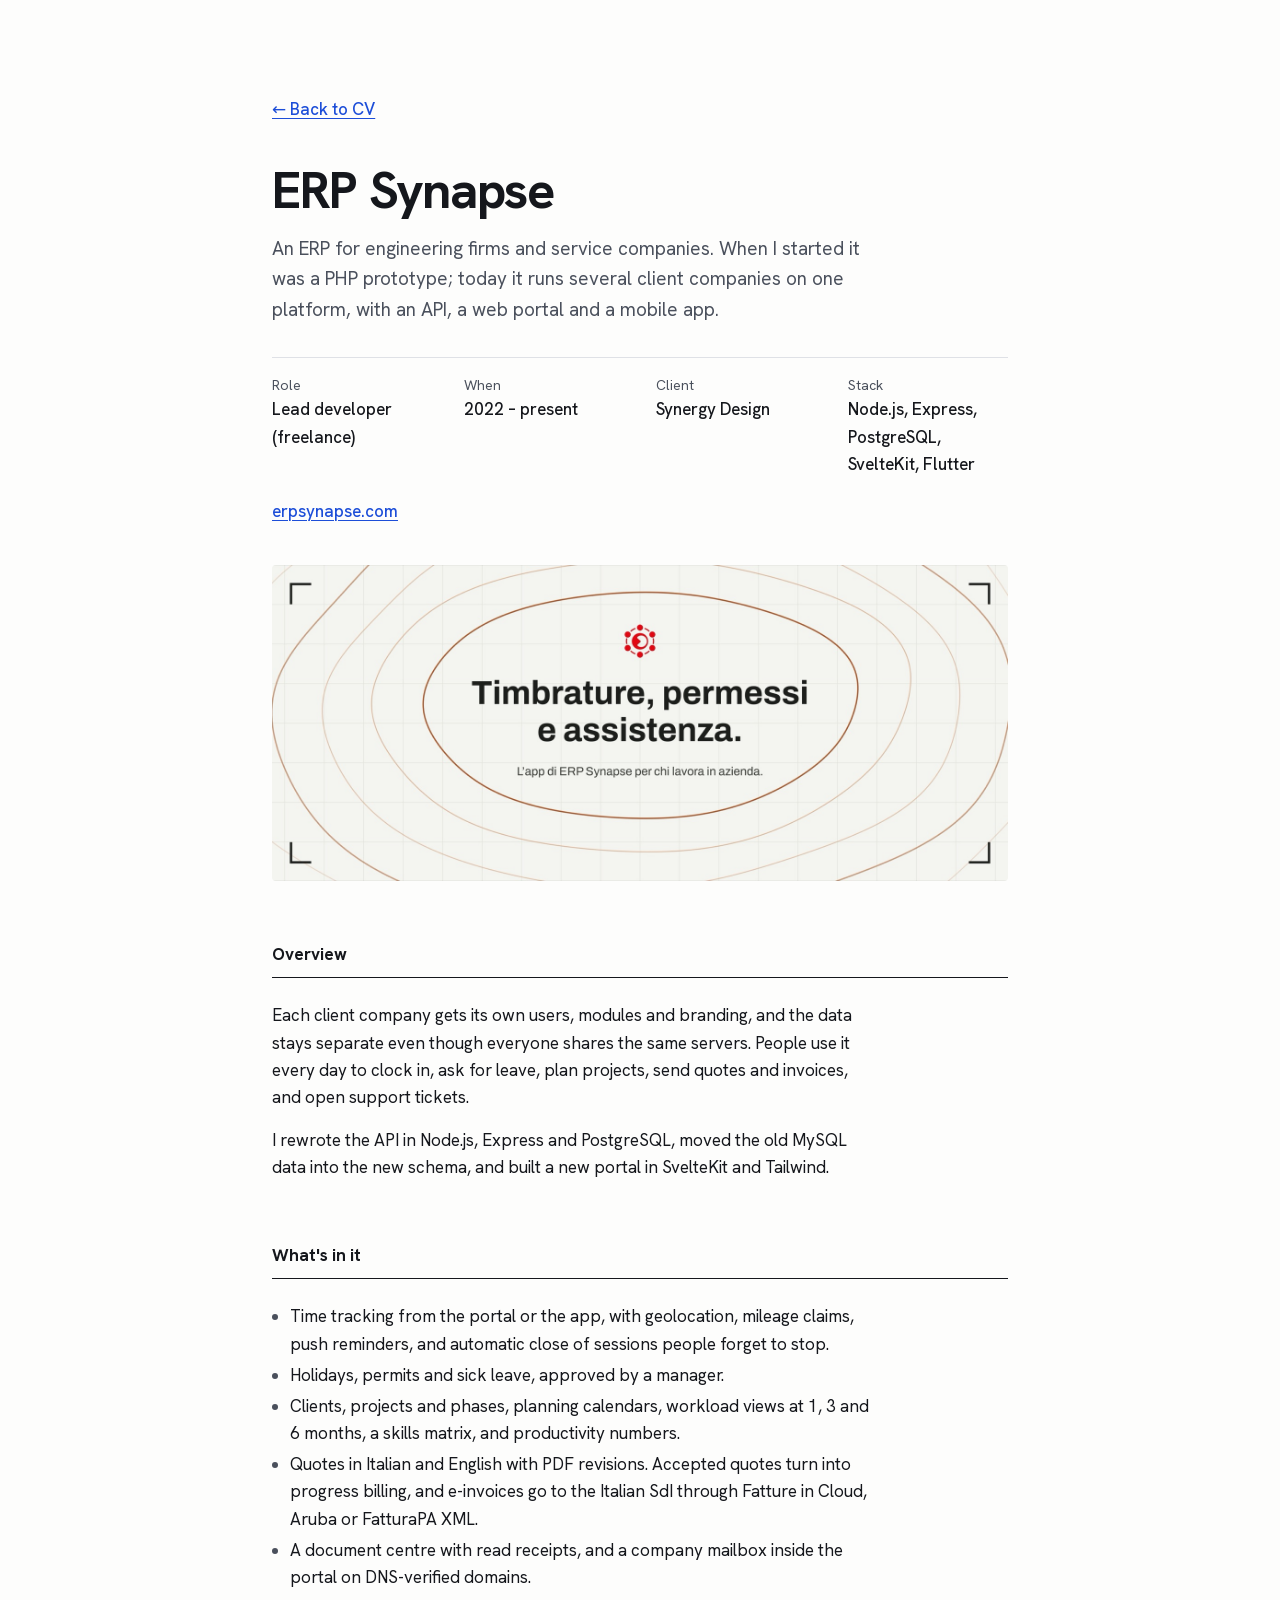
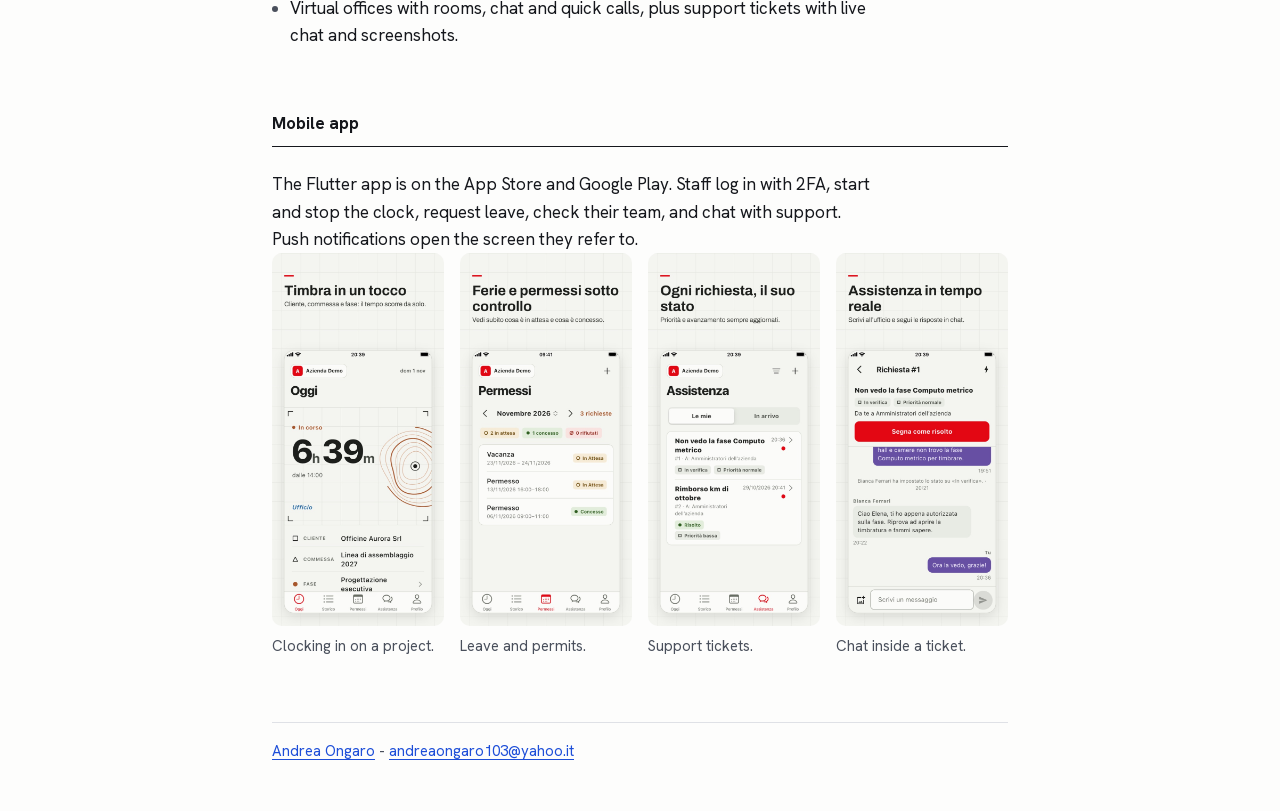
==== project-pages/erpsynapse.html @ afc2fa76 "." ====
<!DOCTYPE html>
<html lang="en">
<head>
  <meta charset="utf-8">
  <meta name="viewport" content="width=device-width, initial-scale=1">
  <title>ERP Synapse - Andrea Ongaro</title>
  <meta name="description" content="ERP Synapse is a multi-tenant ERP for service companies, with a Node.js and PostgreSQL API, a SvelteKit portal and a Flutter app.">
  <link rel="icon" href="../assets/icons/favicon.svg" type="image/svg+xml">

  <link rel="preload" href="../assets/fonts/hanken-grotesk-latin.woff2" as="font" type="font/woff2" crossorigin>
  <link rel="stylesheet" href="../css/styles.css">

  <script defer src="../js/script.js"></script>
</head>
<body>
  <a class="skip-link" href="#main">Skip to content</a>

  <div class="page">
    <a class="back-link no-print" href="../index.html#projects">← Back to CV</a>

    <main id="main">
      <header>
        <h1 class="cv-name">ERP Synapse</h1>
        <p class="project-lede">An ERP for engineering firms and service companies. When I started it was a PHP prototype; today it runs several client companies on one platform, with an API, a web portal and a mobile app.</p>

        <dl class="project-facts">
          <div><dt>Role</dt><dd>Lead developer (freelance)</dd></div>
          <div><dt>When</dt><dd>2022 – present</dd></div>
          <div><dt>Client</dt><dd>Synergy Design</dd></div>
          <div><dt>Stack</dt><dd>Node.js, Express, PostgreSQL, SvelteKit, Flutter</dd></div>
        </dl>
        <ul class="project-links">
          <li><a href="https://erpsynapse.com">erpsynapse.com</a></li>
        </ul>
      </header>

      <figure class="hero-figure">
        <img src="../assets/images/projects/erpsynapse/hero.jpg" alt="ERP Synapse store banner: time tracking, leave and support in one app" width="1600" height="686">
      </figure>

      <section class="cv-section" aria-labelledby="overview">
        <h2 id="overview">Overview</h2>
        <div class="prose">
          <p>Each client company gets its own users, modules and branding, and the data stays separate even though everyone shares the same servers. People use it every day to clock in, ask for leave, plan projects, send quotes and invoices, and open support tickets.</p>
          <p>I rewrote the API in Node.js, Express and PostgreSQL, moved the old MySQL data into the new schema, and built a new portal in SvelteKit and Tailwind.</p>
        </div>
      </section>



      <section class="cv-section" aria-labelledby="modules">
        <h2 id="modules">What's in it</h2>
        <ul class="entry-points prose">
          <li>Time tracking from the portal or the app, with geolocation, mileage claims, push reminders, and automatic close of sessions people forget to stop.</li>
          <li>Holidays, permits and sick leave, approved by a manager.</li>
          <li>Clients, projects and phases, planning calendars, workload views at 1, 3 and 6 months, a skills matrix, and productivity numbers.</li>
          <li>Quotes in Italian and English with PDF revisions. Accepted quotes turn into progress billing, and e-invoices go to the Italian SdI through Fatture in Cloud, Aruba or FatturaPA XML.</li>
          <li>A document centre with read receipts, and a company mailbox inside the portal on DNS-verified domains.</li>
          <li>Virtual offices with rooms, chat and quick calls, plus support tickets with live chat and screenshots.</li>
        </ul>
      </section>

      <section class="cv-section" aria-labelledby="app">
        <h2 id="app">Mobile app</h2>
        <div class="prose">
          <p>The Flutter app is on the App Store and Google Play. Staff log in with 2FA, start and stop the clock, request leave, check their team, and chat with support. Push notifications open the screen they refer to.</p>
        </div>
        <div class="gallery phones">
          <figure>
            <img src="../assets/images/projects/erpsynapse/app-01-running.jpg" alt="App home screen with a running timer for a client project" width="645" height="1400" loading="lazy">
            <figcaption>Clocking in on a project.</figcaption>
          </figure>
          <figure>
            <img src="../assets/images/projects/erpsynapse/app-03-leave.jpg" alt="Leave screen listing holidays and permits" width="645" height="1400" loading="lazy">
            <figcaption>Leave and permits.</figcaption>
          </figure>
          <figure>
            <img src="../assets/images/projects/erpsynapse/app-06-tickets.jpg" alt="List of support tickets" width="645" height="1400" loading="lazy">
            <figcaption>Support tickets.</figcaption>
          </figure>
          <figure>
            <img src="../assets/images/projects/erpsynapse/app-05-ticket-chat.jpg" alt="Chat inside a support ticket" width="645" height="1400" loading="lazy">
            <figcaption>Chat inside a ticket.</figcaption>
          </figure>
        </div>
      </section>
    </main>

    <footer class="cv-footer">
      <p><a href="../index.html">Andrea Ongaro</a> - <a href="#" data-mail="dGkub29oYXlAMzAxb3JhZ25vYWVyZG5h">Email</a></p>
    </footer>
  </div>
</body>
</html>
---- css/styles.css ----
/* Fonts: Hanken Grotesk (variable, SIL OFL), served from assets/fonts ---- */

@font-face {
  font-family: "Hanken Grotesk";
  font-style: normal;
  font-weight: 100 900;
  font-display: swap;
  src: url("../assets/fonts/hanken-grotesk-latin-ext.woff2") format("woff2");
  unicode-range: U+0100-02BA, U+02BD-02C5, U+02C7-02CC, U+02CE-02D7, U+02DD-02FF, U+0304, U+0308, U+0329, U+1D00-1DBF, U+1E00-1E9F, U+1EF2-1EFF, U+2020, U+20A0-20AB, U+20AD-20C4, U+2113, U+2C60-2C7F, U+A720-A7FF;
}

@font-face {
  font-family: "Hanken Grotesk";
  font-style: normal;
  font-weight: 100 900;
  font-display: swap;
  src: url("../assets/fonts/hanken-grotesk-latin.woff2") format("woff2");
  unicode-range: U+0000-00FF, U+0131, U+0152-0153, U+02BB-02BC, U+02C6, U+02DA, U+02DC, U+0304, U+0308, U+0329, U+2000-206F, U+20AC, U+2122, U+2191, U+2193, U+2212, U+2215, U+FEFF, U+FFFD;
}

:root {
  --bg: #fdfdfc;
  --ink: #15171c;
  --ink-2: #4a505c;
  --rule: #dfe1e6;
  --accent: #1d4ed8;
  --accent-strong: #173ea8;
  --accent-wash: #e6ecfb;

  --font: "Hanken Grotesk", system-ui, -apple-system, "Segoe UI", sans-serif;
  --date-col: 10rem;
  --measure: 46rem;
}

/* Base ------------------------------------------------------------------ */

*,
*::before,
*::after { box-sizing: border-box; }

html {
  -webkit-text-size-adjust: 100%;
  text-size-adjust: 100%;
  scrollbar-color: var(--rule) transparent;
}

body {
  margin: 0;
  background: var(--bg);
  color: var(--ink);
  font-family: var(--font);
  font-size: 1.0625rem;
  line-height: 1.6;
  font-variant-numeric: tabular-nums;
  -webkit-font-smoothing: antialiased;
  -moz-osx-font-smoothing: grayscale;
}

h1, h2, h3, p, ul, ol, dl, dd, figure { margin: 0; }
ul, ol { padding: 0; }
img { display: block; max-width: 100%; height: auto; }

::selection { background: var(--accent-wash); color: var(--ink); }

a {
  color: var(--accent);
  text-decoration-thickness: 1px;
  text-underline-offset: 0.2em;
  transition: color 150ms ease-out, text-decoration-color 150ms ease-out;
}
a:hover { color: var(--accent-strong); text-decoration-thickness: 2px; }

:focus-visible {
  outline: 2px solid var(--accent);
  outline-offset: 3px;
  border-radius: 2px;
}

.skip-link {
  position: absolute;
  left: 1rem;
  top: -3rem;
  padding: 0.5rem 0.75rem;
  background: var(--ink);
  color: var(--bg);
  z-index: 10;
}
.skip-link:focus { top: 1rem; }
.skip-link:hover { color: var(--bg); }

/* Page ------------------------------------------------------------------ */

.page {
  max-width: calc(var(--measure) + 2 * clamp(1.25rem, 5vw, 3rem));
  margin: 0 auto;
  padding: clamp(3rem, 8vw, 6rem) clamp(1.25rem, 5vw, 3rem) 3rem;
}

/* Header ---------------------------------------------------------------- */

.cv-name {
  font-size: clamp(2.25rem, 1.4rem + 3.5vw, 3.25rem);
  line-height: 1.05;
  font-weight: 700;
  letter-spacing: -0.025em;
}

.cv-headline {
  margin-top: 0.75rem;
  font-size: 1.25rem;
  font-weight: 500;
}

.cv-meta {
  margin-top: 0.25rem;
  color: var(--ink-2);
}

.cv-contact {
  list-style: none;
  display: flex;
  flex-wrap: wrap;
  gap: 0.35rem 1.5rem;
  margin-top: 1.5rem;
  font-weight: 500;
}

.link-button {
  font: inherit;
  color: var(--accent);
  background: none;
  border: 0;
  padding: 0;
  cursor: pointer;
  text-decoration: underline;
  text-decoration-thickness: 1px;
  text-underline-offset: 0.2em;
}
.link-button:hover { color: var(--accent-strong); text-decoration-thickness: 2px; }

/* Sections -------------------------------------------------------------- */

.cv-section { margin-top: clamp(2.75rem, 6vw, 3.75rem); }

.cv-section > h2 {
  font-size: 1.0625rem;
  font-weight: 700;
  padding-bottom: 0.6rem;
  margin-bottom: 1.5rem;
  border-bottom: 1px solid var(--ink);
}

.cv-summary { max-width: 38rem; font-size: 1.125rem; }

/* Entries: date column + content ---------------------------------------- */

.entry {
  display: grid;
  grid-template-columns: var(--date-col) 1fr;
  gap: 0.25rem 2rem;
  break-inside: avoid;
}
.entry + .entry { margin-top: 2rem; }

.entry-date {
  color: var(--ink-2);
  font-size: 0.9375rem;
  padding-top: 0.15rem;
  white-space: nowrap;
}

.entry-title { font-size: 1.125rem; font-weight: 600; line-height: 1.4; }
.entry-place { color: var(--ink-2); margin-bottom: 0.5rem; }

.entry-points { padding-left: 1.1rem; }
.entry-points li + li { margin-top: 0.25rem; }
.entry-points li::marker { color: var(--ink-2); }

/* Publications ---------------------------------------------------------- */

.pubs { padding-left: 1.5rem; }
.pubs li + li { margin-top: 0.75rem; }
.pubs li::marker { color: var(--ink-2); }

/* Projects -------------------------------------------------------------- */

.projects {
  list-style: none;
  display: grid;
  grid-template-columns: repeat(auto-fill, minmax(13rem, 1fr));
  gap: 2rem 1.5rem;
}

.project { position: relative; }

.project img {
  width: 100%;
  aspect-ratio: 3 / 2;
  object-fit: cover;
  border-radius: 4px;
  background: var(--rule);
  margin-bottom: 0.85rem;
  transition: filter 200ms ease-out;
}

.project-title { font-size: 1.0625rem; font-weight: 600; line-height: 1.35; }
.project-title a { color: var(--ink); text-decoration: none; }
/* Whole tile is clickable; the heading link stretches over it. */
.project-title a::after { content: ""; position: absolute; inset: 0; }
.project:hover .project-title a { color: var(--accent); text-decoration: underline; }
.project:hover img { filter: brightness(0.92); }
.project p { color: var(--ink-2); font-size: 0.9375rem; margin-top: 0.25rem; }

/* Skills ---------------------------------------------------------------- */

.skills > div {
  display: grid;
  grid-template-columns: var(--date-col) 1fr;
  gap: 0.25rem 2rem;
  padding: 0.75rem 0;
  border-top: 1px solid var(--rule);
}
.skills > div:first-child { border-top: 0; padding-top: 0; }
.skills dt { font-weight: 600; }

/* Footer ---------------------------------------------------------------- */

.cv-footer {
  margin-top: 4rem;
  padding-top: 1rem;
  border-top: 1px solid var(--rule);
  color: var(--ink-2);
  font-size: 0.9375rem;
}

/* Project pages --------------------------------------------------------- */

.back-link { display: inline-block; font-weight: 500; margin-bottom: 2.5rem; }

.project-lede { margin-top: 1rem; font-size: 1.1875rem; color: var(--ink-2); max-width: 38rem; }

.project-facts {
  display: grid;
  grid-template-columns: repeat(auto-fit, minmax(9rem, 1fr));
  gap: 1rem 2rem;
  margin-top: 2rem;
  padding-top: 1rem;
  border-top: 1px solid var(--rule);
}
.project-facts dt { color: var(--ink-2); font-size: 0.875rem; }
.project-facts dd { font-weight: 500; }

.hero-figure { margin-top: 2.5rem; }
.hero-figure img, .gallery img { width: 100%; border-radius: 4px; background: var(--rule); }

.prose p + p { margin-top: 1rem; }
.prose { max-width: 38rem; }

.gallery {
  display: grid;
  grid-template-columns: 1fr 1fr;
  gap: 2rem 1.5rem;
}
.gallery .wide { grid-column: 1 / -1; }
/* Phone screenshots: four portrait images in a row. */
.gallery.phones { grid-template-columns: repeat(4, 1fr); gap: 1.5rem 1rem; }
.gallery.phones img { border-radius: 10px; }

.project-links { list-style: none; display: flex; flex-wrap: wrap; gap: 0.35rem 1.5rem; margin-top: 1.25rem; font-weight: 500; }

figcaption { margin-top: 0.5rem; color: var(--ink-2); font-size: 0.9375rem; }

/* Small screens --------------------------------------------------------- */

@media (max-width: 40rem) {
  .entry,
  .skills > div { grid-template-columns: 1fr; }
  .entry-date { padding-top: 0; }
  .gallery { grid-template-columns: 1fr; }
  .gallery.phones { grid-template-columns: 1fr 1fr; }
}

@media (prefers-reduced-motion: reduce) {
  * { transition: none !important; }
}

/* Print / Save as PDF --------------------------------------------------- */

@media print {
  @page { size: A4; margin: 16mm 16mm 14mm; }

  :root { --date-col: 7.5rem; }
  body { font-size: 10pt; line-height: 1.45; background: #fff; }
  .page { max-width: none; padding: 0; }
  .no-print, .skip-link, .project img, .cv-footer { display: none; }

  a { color: var(--ink); text-decoration: none; }
  .cv-name { font-size: 24pt; }
  .cv-headline { font-size: 12pt; margin-top: 0.3rem; }
  .cv-contact { margin-top: 0.6rem; gap: 0.2rem 1rem; }
  .cv-section { margin-top: 1.4rem; }
  .cv-section > h2 { margin-bottom: 0.7rem; padding-bottom: 0.25rem; font-size: 11pt; break-after: avoid; }
  .cv-summary { font-size: 10.5pt; max-width: none; }
  .entry + .entry { margin-top: 0.8rem; }
  .entry-title { font-size: 10.5pt; }
  .projects { grid-template-columns: 1fr 1fr 1fr; gap: 0.6rem 1rem; }
  .project-title a::after { content: none; }
}
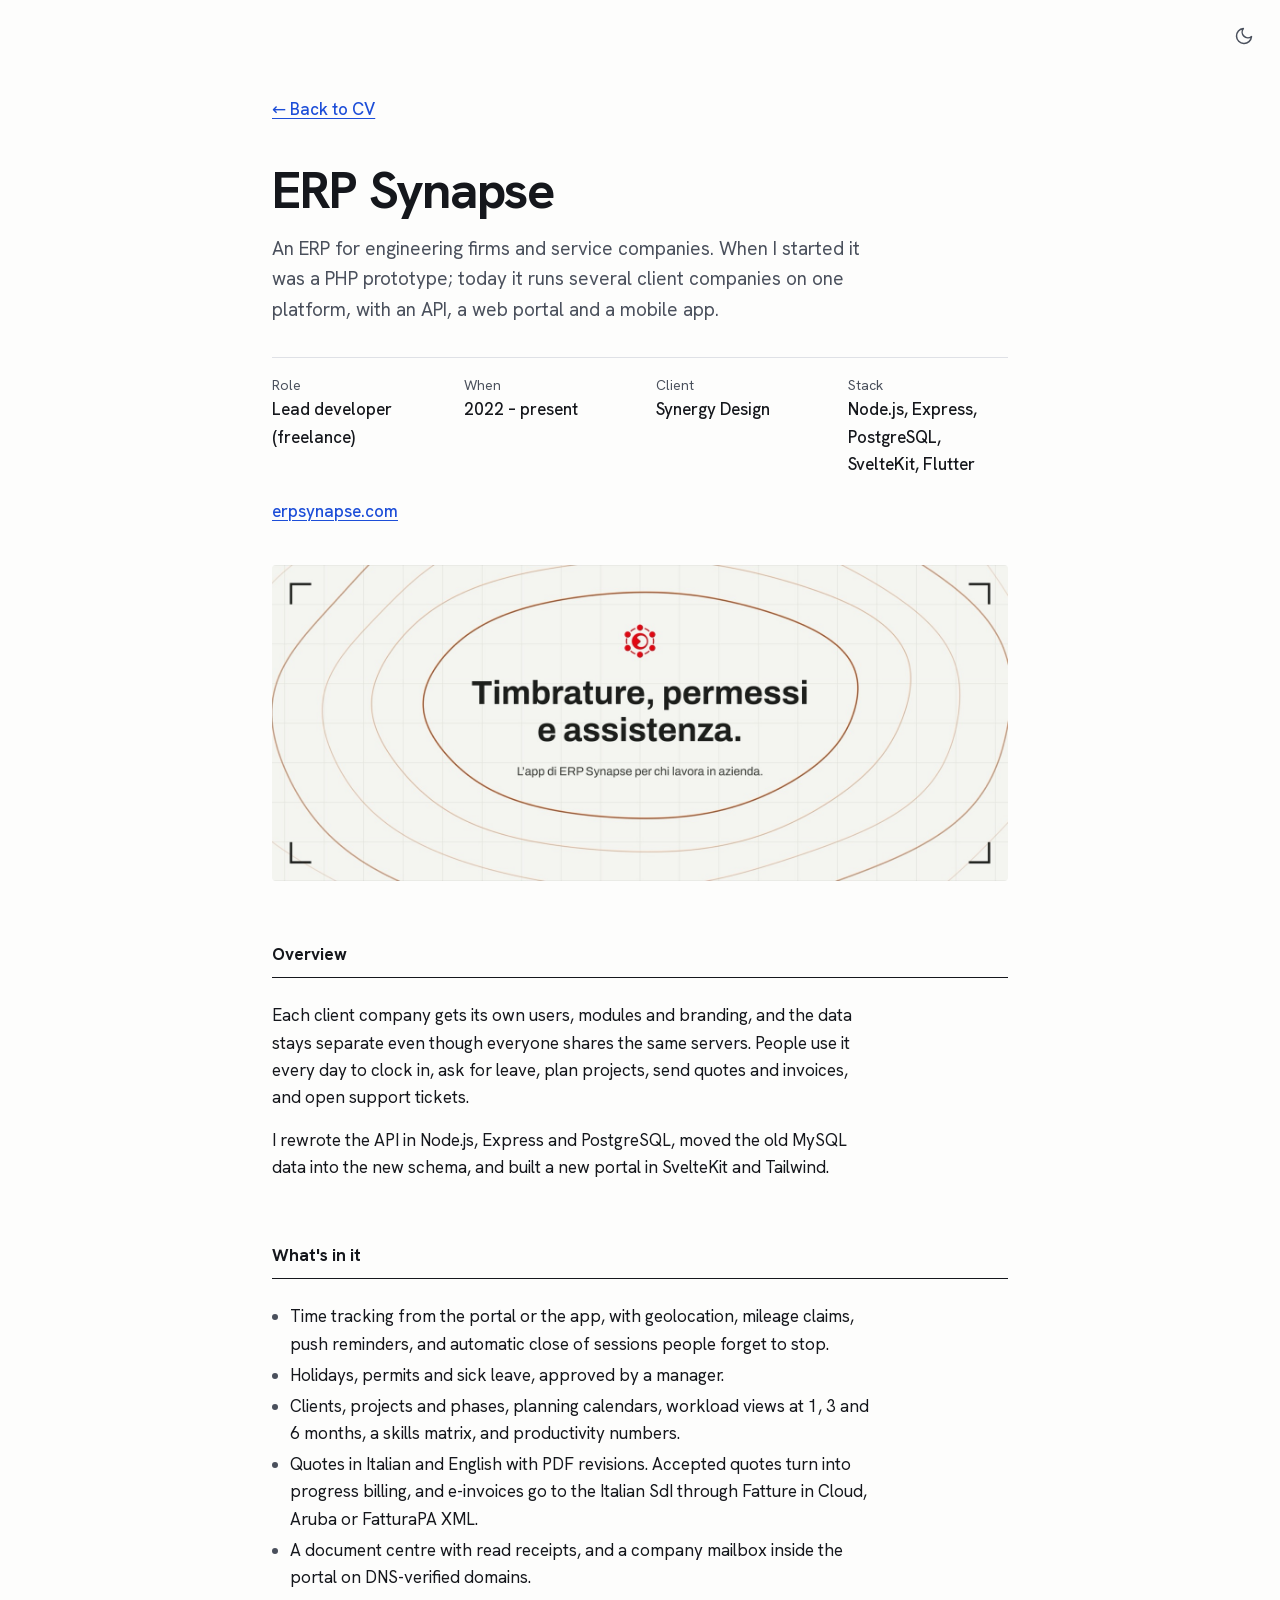
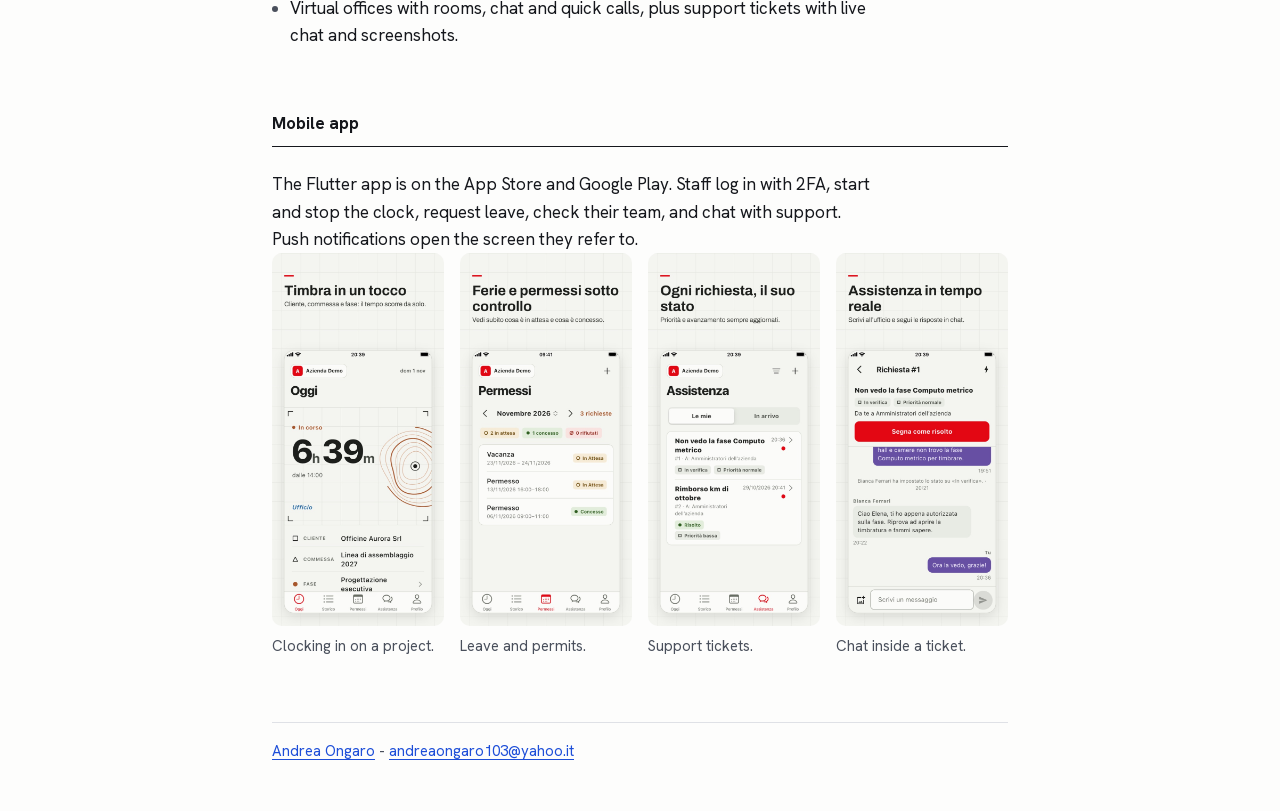
==== commit 535e282e: "dark mode" ====
--- a/project-pages/erpsynapse.html
+++ b/project-pages/erpsynapse.html
@@ -8,6 +8,7 @@
   <link rel="icon" href="../assets/icons/favicon.svg" type="image/svg+xml">
 
   <link rel="preload" href="../assets/fonts/hanken-grotesk-latin.woff2" as="font" type="font/woff2" crossorigin>
+  <script>try{var t=localStorage.getItem("theme");if(t)document.documentElement.dataset.theme=t}catch(e){}</script>
   <link rel="stylesheet" href="../css/styles.css">
 
   <script defer src="../js/script.js"></script>
--- a/css/styles.css
+++ b/css/styles.css
@@ -30,6 +30,36 @@
   --font: "Hanken Grotesk", system-ui, -apple-system, "Segoe UI", sans-serif;
   --date-col: 10rem;
   --measure: 46rem;
+
+  color-scheme: light dark;
+}
+
+/* Dark mode: follows the device setting unless the visitor picked a theme
+   with the toggle (data-theme on <html>). Print always uses the light set. */
+@media screen and (prefers-color-scheme: dark) {
+  :root:not([data-theme="light"]) {
+    --bg: #0f1115;
+    --ink: #e8eaee;
+    --ink-2: #a3a9b5;
+    --rule: #2a2e36;
+    --accent: #8ab0ff;
+    --accent-strong: #b3ccff;
+    --accent-wash: #1f2b4a;
+  }
+}
+
+@media screen {
+  :root[data-theme="dark"] {
+    --bg: #0f1115;
+    --ink: #e8eaee;
+    --ink-2: #a3a9b5;
+    --rule: #2a2e36;
+    --accent: #8ab0ff;
+    --accent-strong: #b3ccff;
+    --accent-wash: #1f2b4a;
+  }
+  :root[data-theme="light"] { color-scheme: light; }
+  :root[data-theme="dark"] { color-scheme: dark; }
 }
 
 /* Base ------------------------------------------------------------------ */
@@ -88,6 +118,25 @@
 .skip-link:focus { top: 1rem; }
 .skip-link:hover { color: var(--bg); }
 
+.theme-toggle {
+  position: absolute;
+  top: 1rem;
+  right: 1rem;
+  display: grid;
+  place-items: center;
+  width: 2.5rem;
+  height: 2.5rem;
+  padding: 0;
+  border: 0;
+  border-radius: 50%;
+  background: none;
+  color: var(--ink-2);
+  cursor: pointer;
+  transition: color 150ms ease-out, background-color 150ms ease-out;
+}
+.theme-toggle:hover { color: var(--ink); background: var(--accent-wash); }
+.theme-toggle svg { width: 1.25rem; height: 1.25rem; }
+
 /* Page ------------------------------------------------------------------ */
 
 .page {
@@ -289,10 +338,10 @@
 @media print {
   @page { size: A4; margin: 16mm 16mm 14mm; }
 
-  :root { --date-col: 7.5rem; }
+  :root { --date-col: 7.5rem; color-scheme: light; }
   body { font-size: 10pt; line-height: 1.45; background: #fff; }
   .page { max-width: none; padding: 0; }
-  .no-print, .skip-link, .project img, .cv-footer { display: none; }
+  .no-print, .skip-link, .theme-toggle, .project img, .cv-footer { display: none; }
 
   a { color: var(--ink); text-decoration: none; }
   .cv-name { font-size: 24pt; }
